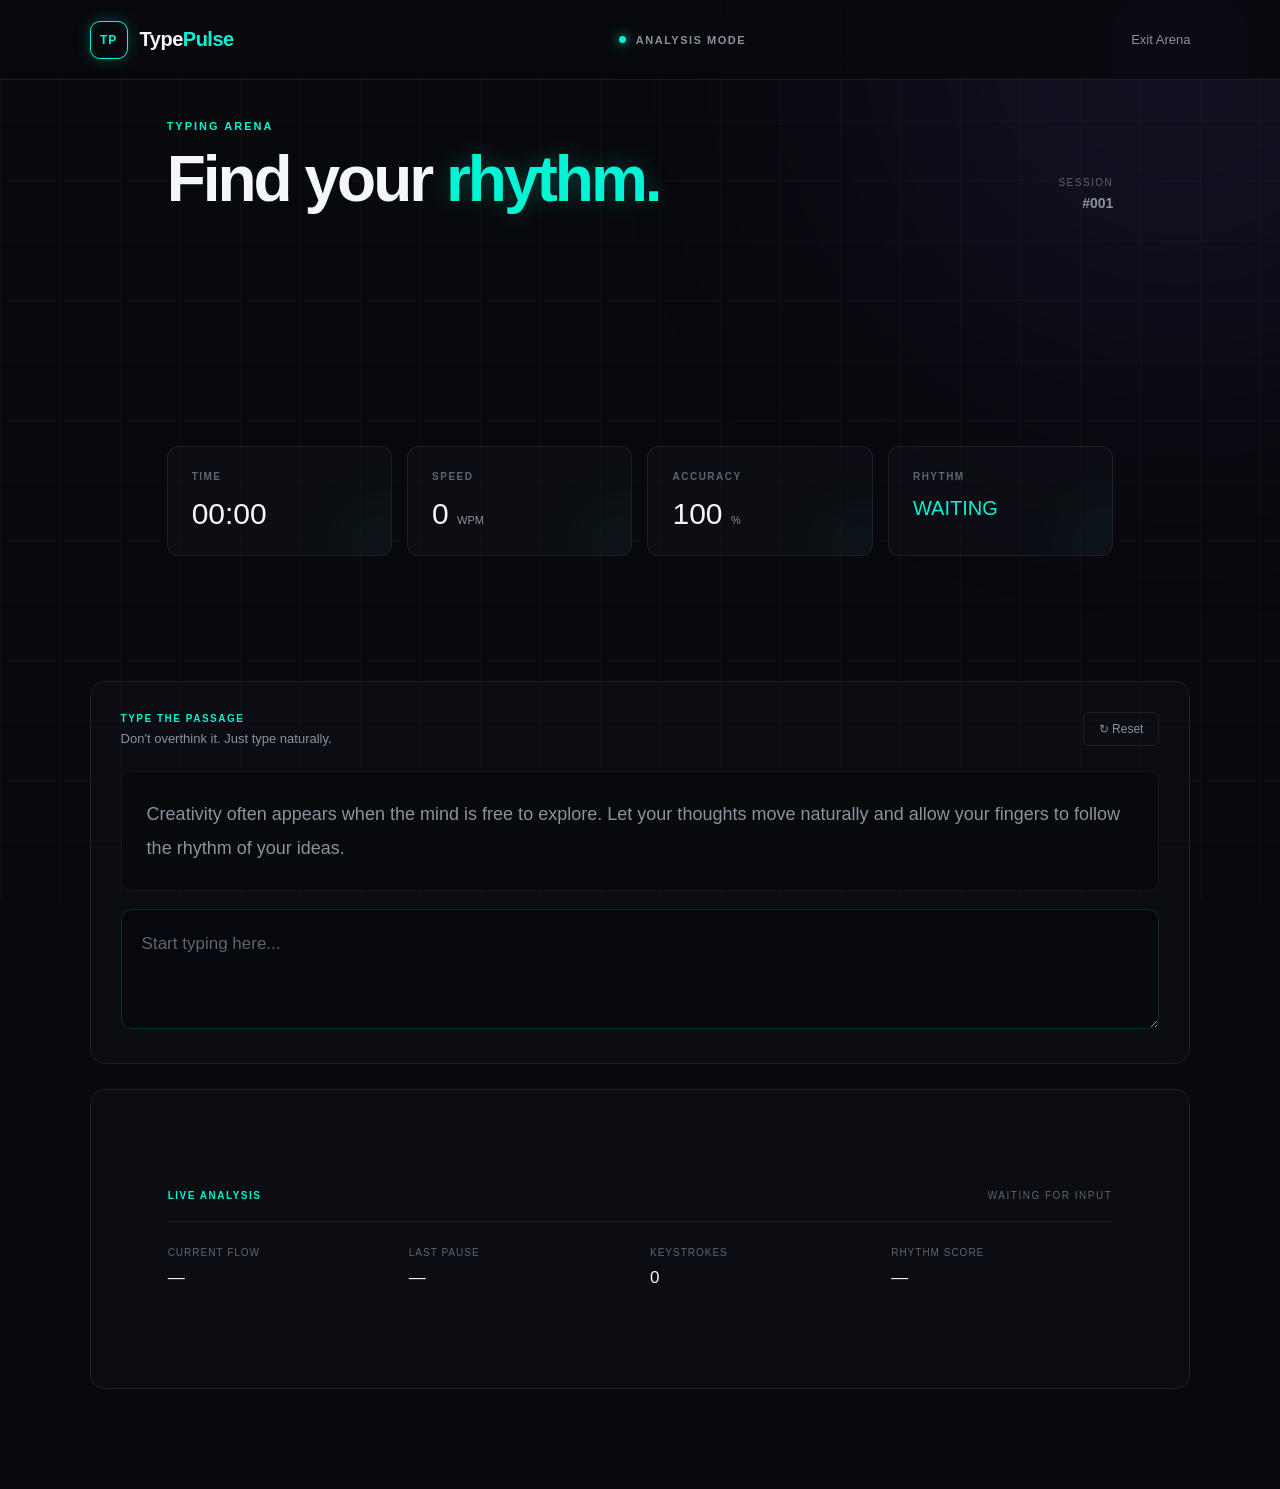
==== TypePulse/views/arena.html @ 6a731077 "done the project with all the functionalities" ====
<!DOCTYPE html>
<html lang="en">
<head>
    <meta charset="UTF-8">
    <meta name="viewport" content="width=device-width, initial-scale=1.0">
    <title>Typing Arena | TypePulse</title>
    <link rel="stylesheet" href="../css/style.css">
    <link rel="stylesheet" href="../css/arena.css">
    <link rel="icon" type="image/png" href="favicon.png">
</head>
<body>

<!-- NAVBAR --> 
<header class="navbar">
    <div class="logo-area">
        <div class="logo-icon"> TP </div>
        <h1 class="logo-text">
            Type<span>Pulse</span>
        </h1>
    </div>

    <div class="arena-status">
        <span class="status-dot"></span>
        ANALYSIS MODE
    </div>

    <a href="index.html" class="exit-arena">
        Exit Arena
    </a>
</header>

<!-- ARENA MAIN -->
<main class="arena-main">

<!-- ARENA HEADER -->
<section class="arena-header">
    <div>
        <p class="arena-label">
            TYPING ARENA
        </p>
        <h2>
            Find your
            <span>rhythm.</span>
        </h2>
    </div>

    <div class="session-info">
        <span>SESSION</span>
        <strong>#001</strong>
    </div>
</section>

<!-- LIVE METRICS -->
<section class="metrics-grid">
    <div class="metric-card">
        <p>TIME</p>
        <h3 id="timer"> 00:00</h3>
    </div>

    <div class="metric-card">
        <p>SPEED</p>
        <h3>
            <span id="wpm"> 0 </span>
            <small> WPM </small>
        </h3>
    </div>

    <div class="metric-card">
        <p>ACCURACY</p>
        <h3>
            <span id="accuracy"> 100 </span>
            <small> % </small>
        </h3>
    </div>

    <div class="metric-card rhythm-metric">
        <p>RHYTHM</p>
        <h3 id="rhythm-status">WAITING</h3>
    </div>
</section>

<!-- TYPING AREA -->
<section class="typing-section">

    <div class="typing-header">
        <div>
            <span class="typing-label">
                TYPE THE PASSAGE
            </span>
            <span class="typing-instruction">
                Don't overthink it. Just type naturally.
            </span>
        </div>

        <button class="reset-btn" id="reset-btn">
            ↻ Reset
        </button>
    </div>

    <!-- TEXT PASSAGE -->
    <div class="passage-box" id="passage-box">
        <p id="passage-text">
            The rhythm of your typing is unique. Some people type in
            fast bursts, while others pause to think between every
            sentence. Type naturally and let your rhythm reveal itself.
        </p>
    </div>

    <!-- TYPING INPUT -->
    <textarea
    id="typing-input"
    class="typing-input"
    placeholder="Start typing here..."
    spellcheck="false"
    autocomplete="off"></textarea>
</section>

<!-- LIVE ANALYSIS -->
<section class="analysis-panel">

    <div class="analysis-title">
        <span class="typing-label">
            LIVE ANALYSIS
        </span>
        <span class="analysis-state" id="analysis-state">
            WAITING FOR INPUT
        </span>
    </div>

    <div class="analysis-content">
        <div class="analysis-item">
            <span>CURRENT FLOW</span>
            <strong id="current-flow"> — </strong>
        </div>

        <div class="analysis-item">
            <span>LAST PAUSE</span>
            <strong id="last-pause"> — </strong>
        </div>

        <div class="analysis-item">
            <span> KEYSTROKES </span>
            <strong id="keystrokes"> 0 </strong>
        </div>

        <div class="analysis-item">
            <span> RHYTHM SCORE  </span>
            <strong id="rhythm-score"> — </strong>
        </div>
    </div>
</section>

<!-- RESULT SCREEN -->
<section class="result-screen" id="result-screen">

    <p class="result-label"> SESSION COMPLETE </p>
    <h2>
        Your rhythm
        <span>revealed.</span>
    </h2>

    <div class="result-grid">

        <div class="result-card">
            <span>SPEED</span>
            <strong id="result-wpm"> 0 </strong>
            <small> WPM </small>
        </div>

        <div class="result-card">
            <span> ACCURACY </span>
            <strong id="result-accuracy"> 0 </strong>
            <small> % </small>
        </div>

        <div class="result-card">
            <span> RHYTHM </span>
            <strong id="result-rhythm"> — </strong>
        </div>

        <div class="result-card">
            <span> SCORE </span>
            <strong id="result-score"> 0 </strong>
        </div>
    </div>

    <!-- TYPING PERSONALITY -->
    <div class="personality-insight" id="personality-insight">

        <div class="personality-heading">
            <span class="personality-label">
                TYPING PERSONALITY
            </span>
            <span class="personality-status">
                BEHAVIOR ANALYZED
            </span>
        </div>

        <h3 id="personality-title">
            Your typing style is being analyzed
        </h3>

        <p id="personality-description">
            Complete a session to discover your natural typing personality.
        </p>

        <div class="personality-tags">
            <span id="personality-tag-1"> — </span>

            <span id="personality-tag-2"> — </span>

            <span id="personality-tag-3"> — </span>
        </div>
    </div>

    <button class="try-again-btn" id="try-again-btn">
        Try Again
    </button>
</section>

</main>

<script src="../js/arena.js"></script>
</body>
</html>
---- TypePulse/css/style.css ----
/* TYPEPULSE - GLOBAL STYLE */

/* CSS VARIABLES */
:root {
    --bg-main: #08090D;
    --bg-secondary: #0D0F15;
    --bg-card: #11131A;
    --bg-card-light: #161923;

    --primary: #00F5D4;
    --secondary: #9B5CFF;

    --text-main: #F4F7FA;
    --text-muted: #8B929F;
    --text-dark: #5F6570;

    --border: rgba(255, 255, 255, 0.08);

    --glow-primary: rgba(0, 245, 212, 0.25);
    --glow-secondary: rgba(155, 92, 255, 0.25);

    --transition: 0.3s ease;
}

/* RESET */
* {
    margin: 0;
    padding: 0;
    box-sizing: border-box;
}

/* HTML & BODY */
html{
    scroll-behavior: smooth;
}
body{
    min-height: 100vh;
    background: var(--bg-main);
    color: var(--text-main);
    font-family: Arial, Helvetica, sans-serif;
    overflow-x: hidden;
}

/* FUTURISTIC BACKGROUND GRID */
body::before {
    content: "";
    position: fixed;
    inset: 0;
    width: 100%;
    height: 100%;
    background-image:linear-gradient(rgba(255, 255, 255, 0.025) 1px,transparent 1px),linear-gradient(90deg,rgba(255, 255, 255, 0.025) 1px,transparent 1px);
    background-size: 60px 60px;
    pointer-events: none;
    z-index: -2;
}

/* BACKGROUND GLOW */
body::after {
    content: "";
    position: fixed;
    top: -250px;
    right: -200px;
    width: 600px;
    height: 600px;
    background: var(--glow-secondary);
    filter: blur(150px);
    border-radius: 50%;
    opacity: 0.45;
    pointer-events: none;
    z-index: -1;
}

/* COMMON ELEMENTS */
a {
    color: inherit;
    text-decoration: none;
}
button {
    font-family: inherit;
    cursor: pointer;
}
span {
    color: inherit;
}

/* NAVBAR */
.navbar {
    position: fixed;
    top: 0;
    left: 0;
    z-index: 1000;
    width: 100%;
    height: 80px;
    padding: 0 7%;
    display: flex;
    align-items: center;
    justify-content: space-between;
    border-bottom: 1px solid var(--border);
    background: rgba(8, 9, 13, 0.75);
}

 /* LOGO */
.logo-area {
    display: flex;
    align-items: center;
    gap: 12px;
}
.logo-icon {
    width: 38px;
    height: 38px;
    display: flex;
    align-items: center;
    justify-content: center;
    border: 1px solid var(--primary);
    border-radius: 10px;
    color: var(--primary);
    font-size: 12px;
    font-weight: bold;
    letter-spacing: 1px;
    box-shadow:0 0 15px var(--glow-primary),inset 0 0 10px rgba(0, 245, 212, 0.08);
}
.logo-text {
    font-size: 20px;
    font-weight: 700;
    letter-spacing: -0.5px;
}
.logo-text span {
    color: var(--primary);
}

/* NAVIGATION */
.nav-links {
    display: flex;
    align-items: center;
    gap: 35px;
}
.nav-links a {
    position: relative;
    color: var(--text-muted);
    font-size: 13px;
    transition: var(--transition);
}
.nav-links a:hover {
    color: var(--text-main);
}
.nav-links a.active {
    color: var(--primary);
}
.nav-links a.active::after {
    content: "";
    position: absolute;
    left: 0;
    bottom: -9px;
    width: 100%;
    height: 1px;
    background: var(--primary);
    box-shadow: 0 0 8px var(--primary);
}

/* NAVIGATION */
.primary-btn {
    display: inline-flex;
    align-items: center;
    justify-content: center;
    gap: 14px;
    padding: 15px 24px;
    border-radius: 8px;
    background: var(--primary);
    color: #06110F;
    font-size: 13px;
    font-weight: bold;
    text-transform: uppercase;
    transition: var(--transition);
}
.primary-btn:hover {
    transform: translateY(-3px);
    box-shadow:0 0 25px var(--glow-primary),0 8px 25px rgba(0, 0, 0, 0.3);
}
.primary-btn span {
    font-size: 18px;
}
.secondary-btn {
    display: inline-flex;
    align-items: center;
    justify-content: center;
    padding: 15px 24px;
    border: 1px solid var(--border);
    border-radius: 8px;
    background: transparent;
    color: var(--text-muted);
    font-size: 13px;
    transition: var(--transition);
}
.secondary-btn:hover {
    color: var(--text-main);
    border-color: var(--primary);
    background: rgba(0, 245, 212, 0.04);
}

/* SECTION COMMON STYLES */
section {
    position: relative;
    padding: 100px 7%;
}
.section-label {
    margin-bottom: 15px;
    color: var(--primary);
    font-size: 11px;
    font-weight: bold;
    letter-spacing: 2px;
}
.section-heading h2 {
    max-width: 600px;
    font-size: clamp(32px, 4vw, 52px);
    line-height: 1.1;
    letter-spacing: -2px;
}
.section-heading h2 span {
    color: var(--primary);
}

 /* CUSTOM SCROLLBAR */
::-webkit-scrollbar {
    width: 7px;
}
::-webkit-scrollbar-track {
    background: var(--bg-main);
}
::-webkit-scrollbar-thumb {
    background: var(--bg-card-light);
    border-radius: 10px;
}
::-webkit-scrollbar-thumb:hover {
    background: var(--primary);
}

/* TEXT SELECTION */
::selection {
    color: #06110F;
    background: var(--primary);
}

 /* RESPONSIVE NAVBAR */
@media (max-width: 600px) {
    .navbar {
        height: 70px;
        padding: 0 5%;
    }
    .logo-text {
        font-size: 17px;
    }
    .logo-icon {
        width: 34px;
        height: 34px;
    }
    .nav-links {
        gap: 18px;
    }
    .nav-links a {
        font-size: 12px;
    }
}
---- TypePulse/css/arena.css ----
/* TYPEPULSE TYPING ARENA */

/* ARENA NAVBAR */
.arena-status {
    display: flex;
    align-items: center;
    gap: 10px;
    color: var(--text-muted);
    font-size: 11px;
    font-weight: bold;
    letter-spacing: 1.5px;
}
.arena-status .status-dot {
    width: 7px;
    height: 7px;
    border-radius: 50%;
    background: var(--primary);
    box-shadow: 0 0 12px var(--primary);
}
.exit-arena {
    color: var(--text-muted);
    font-size: 13px;
    transition: var(--transition);
}
.exit-arena:hover {
    color: var(--primary);
}

/* ARENA MAIN */
.arena-main {
    width: min(1400px, 86%);
    margin: 0 auto;
    padding: 20px 0 100px;
}

/* ARENA HEADER */
.arena-header {
    display: flex;
    align-items: flex-end;
    justify-content: space-between;
    margin-bottom: 35px;
}
.arena-label {
    margin-bottom: 15px;
    color: var(--primary);
    font-size: 11px;
    font-weight: bold;
    letter-spacing: 2px;
}
.arena-header h2 {
    font-size: clamp(38px, 5vw, 65px);
    line-height: 1;
    letter-spacing: -3px;
}
.arena-header h2 span {
    color: var(--primary);
    text-shadow: 0 0 25px var(--glow-primary);
}
.session-info {
    display: flex;
    flex-direction: column;
    align-items: flex-end;
    gap: 7px;
}
.session-info span {
    color: var(--text-dark);
    font-size: 10px;
    letter-spacing: 1.5px;
}
.session-info strong {
    color: var(--text-muted);
    font-size: 14px;
}

/* METRICS GRID */
.metrics-grid {
    display: grid;
    grid-template-columns: repeat(4, 1fr);
    gap: 15px;
    margin-bottom: 25px;
}
.metric-card {
    position: relative;
    overflow: hidden;
    padding: 24px;
    border: 1px solid var(--border);
    border-radius: 12px;
    background: rgba(17, 19, 26, 0.55);
    transition: var(--transition);
}
.metric-card::after {
    content: "";
    position: absolute;
    right: -40px;
    bottom: -40px;
    width: 100px;
    height: 100px;
    border-radius: 50%;
    background: var(--primary);
    opacity: 0.03;
    filter: blur(25px);
}
.metric-card:hover {
    border-color: rgba(0, 245, 212, 0.35);
    background: rgba(0, 245, 212, 0.04);
    transform: translateY(-2px);
}
.metric-card p {
    margin-bottom: 15px;
    color: var(--text-dark);
    font-size: 10px;
    font-weight: bold;
    letter-spacing: 1.5px;
}
.metric-card h3 {
    color: var(--text-main);
    font-size: 30px;
    font-weight: 500;
}
.metric-card h3 small {
    color: var(--text-muted);
    font-size: 11px;
    font-weight: normal;
}
.rhythm-metric h3 {
    color: var(--primary);
    font-size: 20px;
}

/* TYPING SECTION */
.typing-section {
    margin-bottom: 25px;
    padding: 30px;
    border: 1px solid var(--border);
    border-radius: 15px;
    background: rgba(17, 19, 26, 0.5);
}
.typing-header {
    display: flex;
    align-items: center;
    justify-content: space-between;
    margin-bottom: 25px;
}
.typing-header > div {
    display: flex;
    flex-direction: column;
    gap: 7px;
}
.typing-label {
    color: var(--primary);
    font-size: 10px;
    font-weight: bold;
    letter-spacing: 1.5px;
}
.typing-instruction {
    color: var(--text-muted);
    font-size: 13px;
}
.reset-btn {
    padding: 9px 15px;
    border: 1px solid var(--border);
    border-radius: 6px;
    background: transparent;
    color: var(--text-muted);
    font-size: 12px;
    cursor: pointer;
    transition: var(--transition);
}
.reset-btn:hover {
    border-color: var(--primary);
    color: var(--primary);
    box-shadow: 0 0 15px rgba(0, 245, 212, 0.08);
}

/* PASSAGE BOX */
.passage-box {
    margin-bottom: 18px;
    padding: 25px;
    border: 1px solid rgba(255, 255, 255, 0.05);
    border-radius: 10px;
    background: rgba(8, 9, 13, 0.7);
}
.passage-box p {
    color: var(--text-muted);
    font-size: 18px;
    line-height: 1.9;
}

/* PASSAGE CHARACTER STATES */
.passage-box p span {
    transition: color 0.15s ease, text-shadow 0.15s ease;
}
.passage-box p span.correct {
    color: var(--primary);
    text-shadow: 0 0 8px var(--glow-primary);
}
.passage-box p span.incorrect {
    color: #ff4d6d;
    text-shadow: 0 0 8px rgba(255, 77, 109, 0.5);
}

/* TYPING INPUT */
.typing-input {
    width: 100%;
    min-height: 120px;
    padding: 20px;
    resize: vertical;
    border: 1px solid rgba(0, 245, 212, 0.15);
    border-radius: 10px;
    outline: none;
    background: rgba(8, 9, 13, 0.8);
    color: var(--text-main);
    font-family: inherit;
    font-size: 17px;
    line-height: 1.7;
    transition: var(--transition);
}
.typing-input::placeholder {
    color: var(--text-dark);
}
.typing-input:focus {
    border-color: var(--primary);
    box-shadow:0 0 25px rgba(0, 245, 212, 0.08),
        inset 0 0 20px rgba(0, 245, 212, 0.02);
} 

/* LIVE ANALYSIS */
.analysis-panel {
    border: 1px solid var(--border);
    border-radius: 15px;
    background: rgba(17, 19, 26, 0.5);
}
.analysis-title {
    display: flex;
    align-items: center;
    justify-content: space-between;
    padding-bottom: 20px;
    border-bottom: 1px solid var(--border);
}
.analysis-state {
    color: var(--text-dark);
    font-size: 10px;
    letter-spacing: 1.5px;
}
.analysis-content {
    display: grid;
    grid-template-columns: repeat(4, 1fr);
    gap: 20px;
    padding-top: 25px;
}
.analysis-item {
    display: flex;
    flex-direction: column;
    gap: 10px;
}
.analysis-item span {
    color: var(--text-dark);
    font-size: 10px;
    letter-spacing: 1px;
}
.analysis-item strong {
    color: var(--text-main);
    font-size: 17px;
    font-weight: 500;
}


/* RESULT SCREEN */
.result-screen {
    display: none;
    width: 100%;
    margin-top: 70px;
    padding: 55px 45px 65px;
    border: 1px solid var(--border);
    border-radius: 24px;
    background: rgba(17, 19, 26, 0.55);
    text-align: center;
}
.result-screen.show {
    display: block;
}

/* RESULT TITLE */
.result-label {
    margin-top: 22px;
    margin-bottom: 22px;
    color: var(--primary);
    font-size: 13px;
    font-weight: bold;
    letter-spacing: 3px;
}
.result-screen h2 {
    margin-bottom: 60px;
    color: var(--text-main);
    font-size: clamp(45px, 5vw, 72px);
    line-height: 1;
    letter-spacing: -3px;
}
.result-screen h2 span {
    color: var(--primary);
    text-shadow: 0 0 30px var(--glow-primary);
}

/* RESULT GRID */
.result-grid {
    display: grid;
    grid-template-columns: repeat(4, 1fr);
    gap: 22px;
    margin-bottom: 60px;
}

/* RESULT CARD */
.result-card {
    min-height: 190px;
    display: flex;
    flex-direction: column;
    align-items: center;
    justify-content: center;
    padding: 30px 20px;
    border: 1px solid var(--border);
    border-radius: 15px;
    background: rgba(8, 9, 13, 0.75);
}
.result-card span {
    display: block;
    margin-bottom: 20px;
    color: var(--text-dark);
    font-size: 13px;
    letter-spacing: 2px;
}
.result-card strong {
    color: var(--primary);
    font-size: 42px;
    font-weight: 500;
}
.result-card small {
    margin-top: 5px;
    color: var(--text-muted);
    font-size: 15px;
}

/* TRY AGAIN BUTTON */
.try-again-btn {
    padding: 18px 40px;
    border: none;
    border-radius: 10px;
    background: var(--primary);
    color: #08090d;
    font-size: 16px;
    font-weight: bold;
    cursor: pointer;
    margin-top: 10px;
    transition: var(--transition);
}
.try-again-btn:hover {
    transform: translateY(-3px);
    box-shadow: 0 0 25px var(--glow-primary);
}

/* TYPING PERSONALITY */
.personality-insight {
    position: relative;
    overflow: hidden;
    max-width: 850px;
    margin: 10px auto;
    padding: 28px 32px;
    border: 1px solid rgba(0, 245, 212, 0.18);
    border-radius: 16px;
    background:linear-gradient(135deg, rgba(0, 245, 212, 0.06),  rgba(17, 19, 26, 0.75));
    text-align: left;
}
.personality-insight::before {
    content: "";
    position: absolute;
    top: -80px;
    right: -80px;
    width: 180px;
    height: 180px;
    border-radius: 50%;
    background: var(--primary);
    opacity: 0.06;
    filter: blur(35px);
}
.personality-heading {
    position: relative;
    display: flex;
    align-items: center;
    justify-content: space-between;
    margin-bottom: 20px;
}
.personality-label {
    color: var(--primary);
    font-size: 10px;
    font-weight: bold;
    letter-spacing: 2px;
}
.personality-status {
    color: var(--text-dark);
    font-size: 9px;
    letter-spacing: 1.5px;
}
.personality-insight h3 {
    position: relative;
    margin-bottom: 10px;
    color: var(--text-main);
    font-size: 27px;
    font-weight: 500;
}
.personality-insight p {
    position: relative;
    max-width: 650px;
    color: var(--text-muted);
    font-size: 14px;
    line-height: 1.7;
}
.personality-tags {
    position: relative;
    display: flex;
    flex-wrap: wrap;
    gap: 8px;
    margin-top: 22px;
}
.personality-tags span {
    padding: 7px 12px;
    border: 1px solid rgba(0, 245, 212, 0.2);
    border-radius: 5px;
    color: var(--primary);
    background: rgba(0, 245, 212, 0.04);
    font-size: 10px;
    letter-spacing: 1px;
}

/* RESPONSIVE DESIGN */
@media (max-width: 900px) {
    .result-grid {
        grid-template-columns: repeat(2, 1fr);
    }
      .arena-header {
        min-height: auto;
        padding: 100px 0 80px;
    }
}

@media (max-width: 600px) {
    .arena-header {
        min-height: auto;
        padding: 70px 0 60px;
    }
    .result-screen {
        padding: 40px 20px 50px;
    }
    .result-screen h2 {
        font-size: 42px;
        letter-spacing: -2px;
        line-height: 1.1;
    }
    .result-grid {
        grid-template-columns: 1fr 1fr;
        gap: 12px;
    }
    .result-card {
        min-height: 140px;
        padding: 20px 10px;
    }
    .result-card strong {
        font-size: 30px;
    }
    .result-card span {
        font-size: 10px;
    }
    .personality-insight {
        padding: 24px 20px;
    }
    .personality-heading {
        align-items: flex-start;
        flex-direction: column;
        gap: 8px;
    }
    .personality-insight h3 {
        font-size: 23px;
    }
}
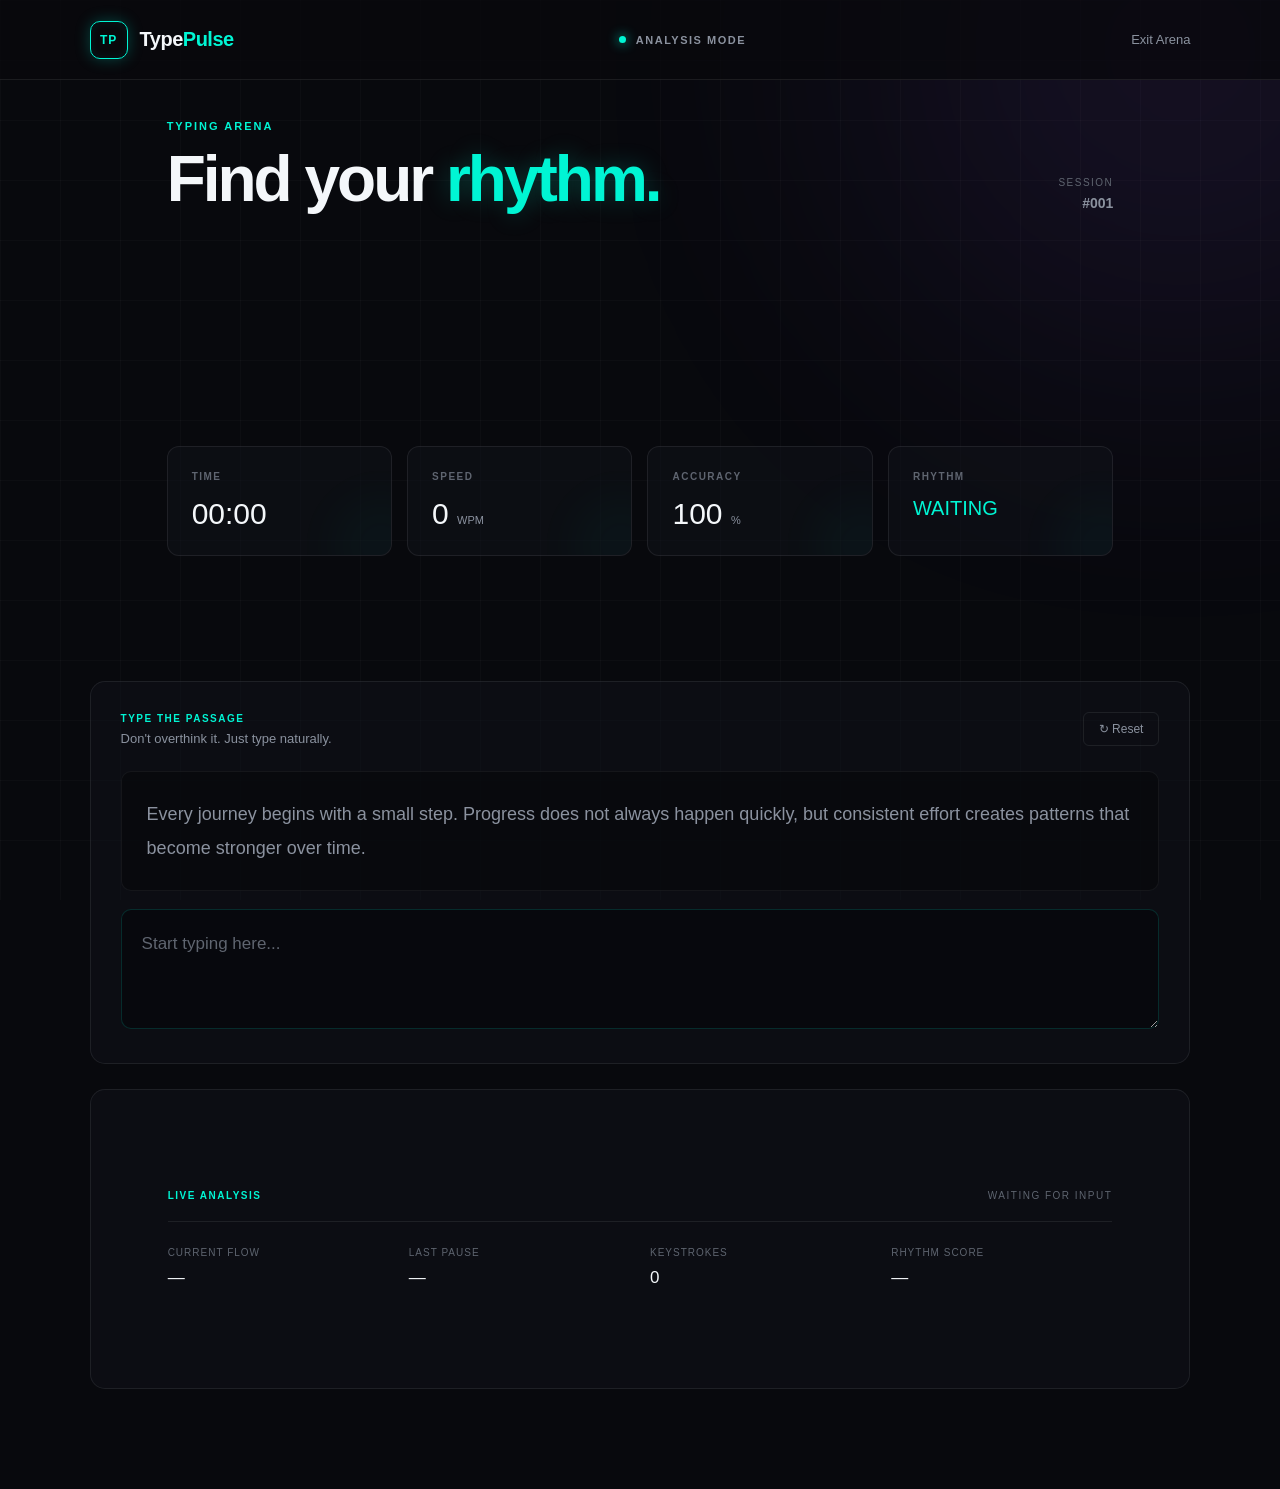
==== commit 84282beb: "Update exit link path in arena.html" ====
--- a/TypePulse/views/arena.html
+++ b/TypePulse/views/arena.html
@@ -24,7 +24,7 @@
         ANALYSIS MODE
     </div>
 
-    <a href="index.html" class="exit-arena">
+    <a href="../index.html" class="exit-arena">
         Exit Arena
     </a>
 </header>
@@ -222,4 +222,4 @@
 
 <script src="../js/arena.js"></script>
 </body>
-</html>+</html>
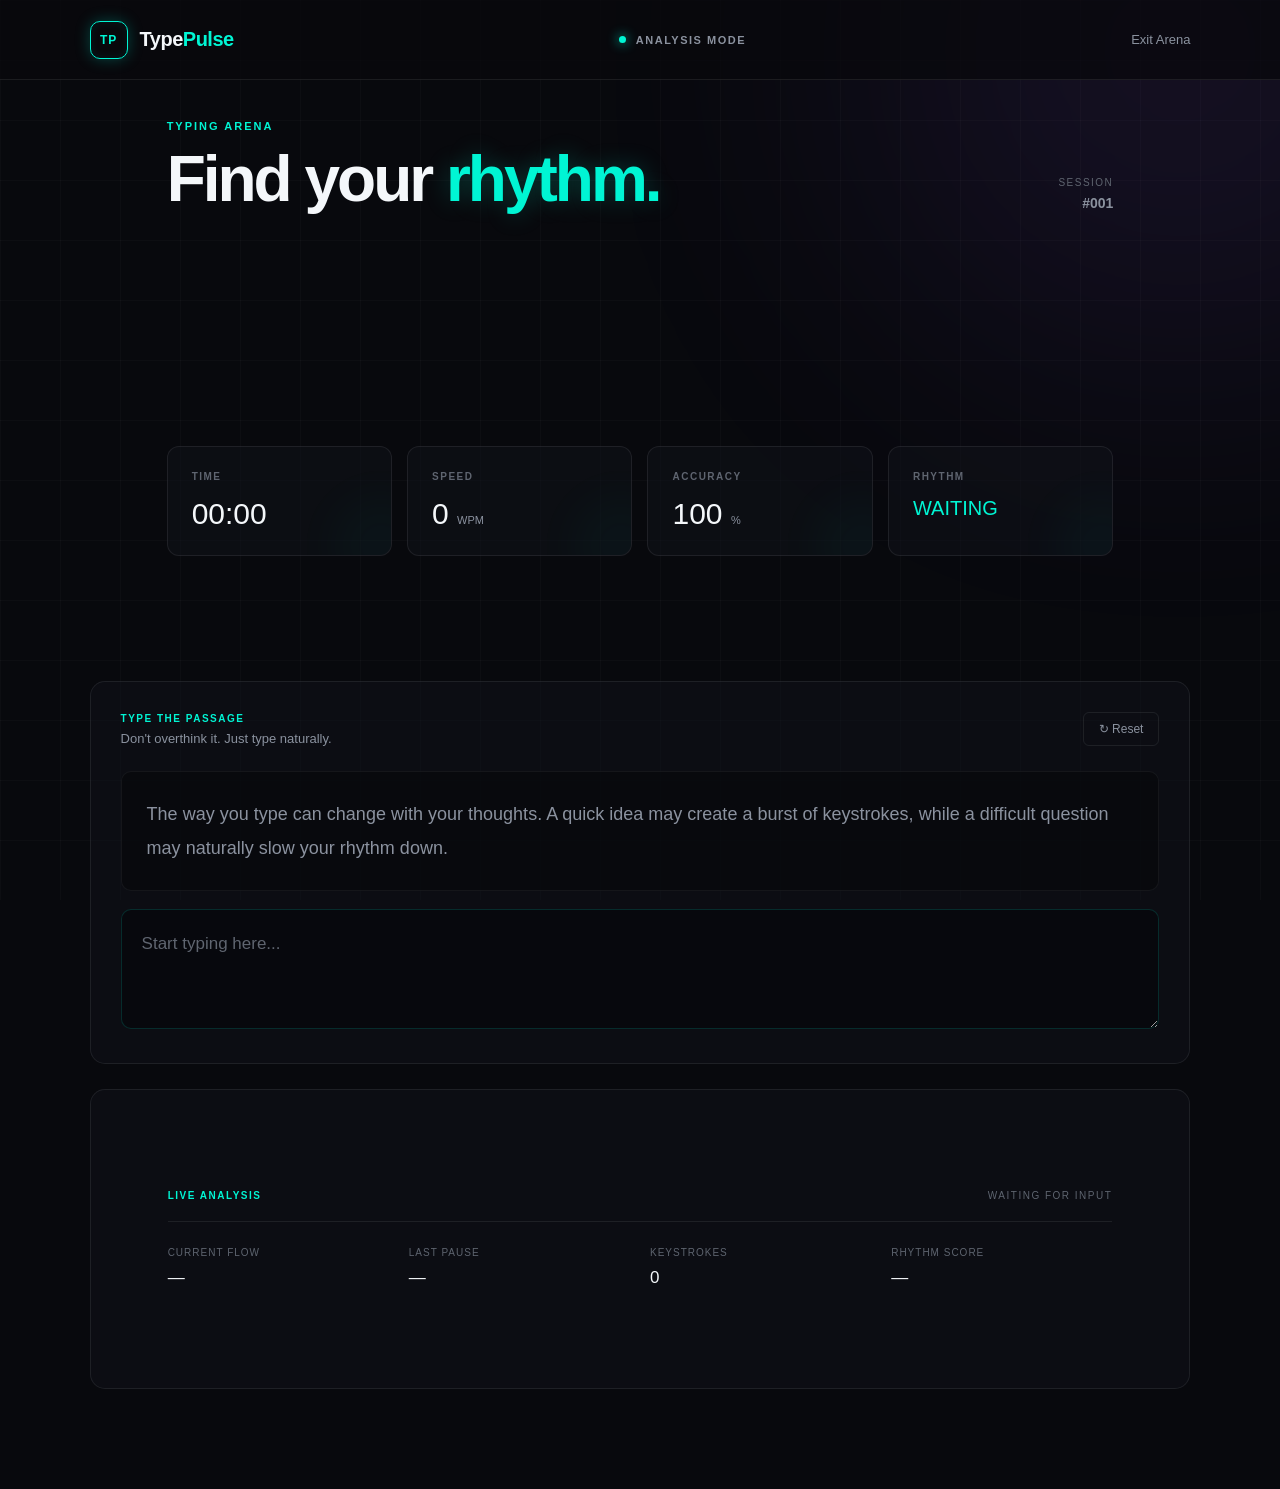
==== commit a2540427: "Update favicon path in arena.html" ====
--- a/TypePulse/views/arena.html
+++ b/TypePulse/views/arena.html
@@ -6,7 +6,7 @@
     <title>Typing Arena | TypePulse</title>
     <link rel="stylesheet" href="../css/style.css">
     <link rel="stylesheet" href="../css/arena.css">
-    <link rel="icon" type="image/png" href="favicon.png">
+    <link rel="icon" type="image/png" href="../favicon.png">
 </head>
 <body>
 
